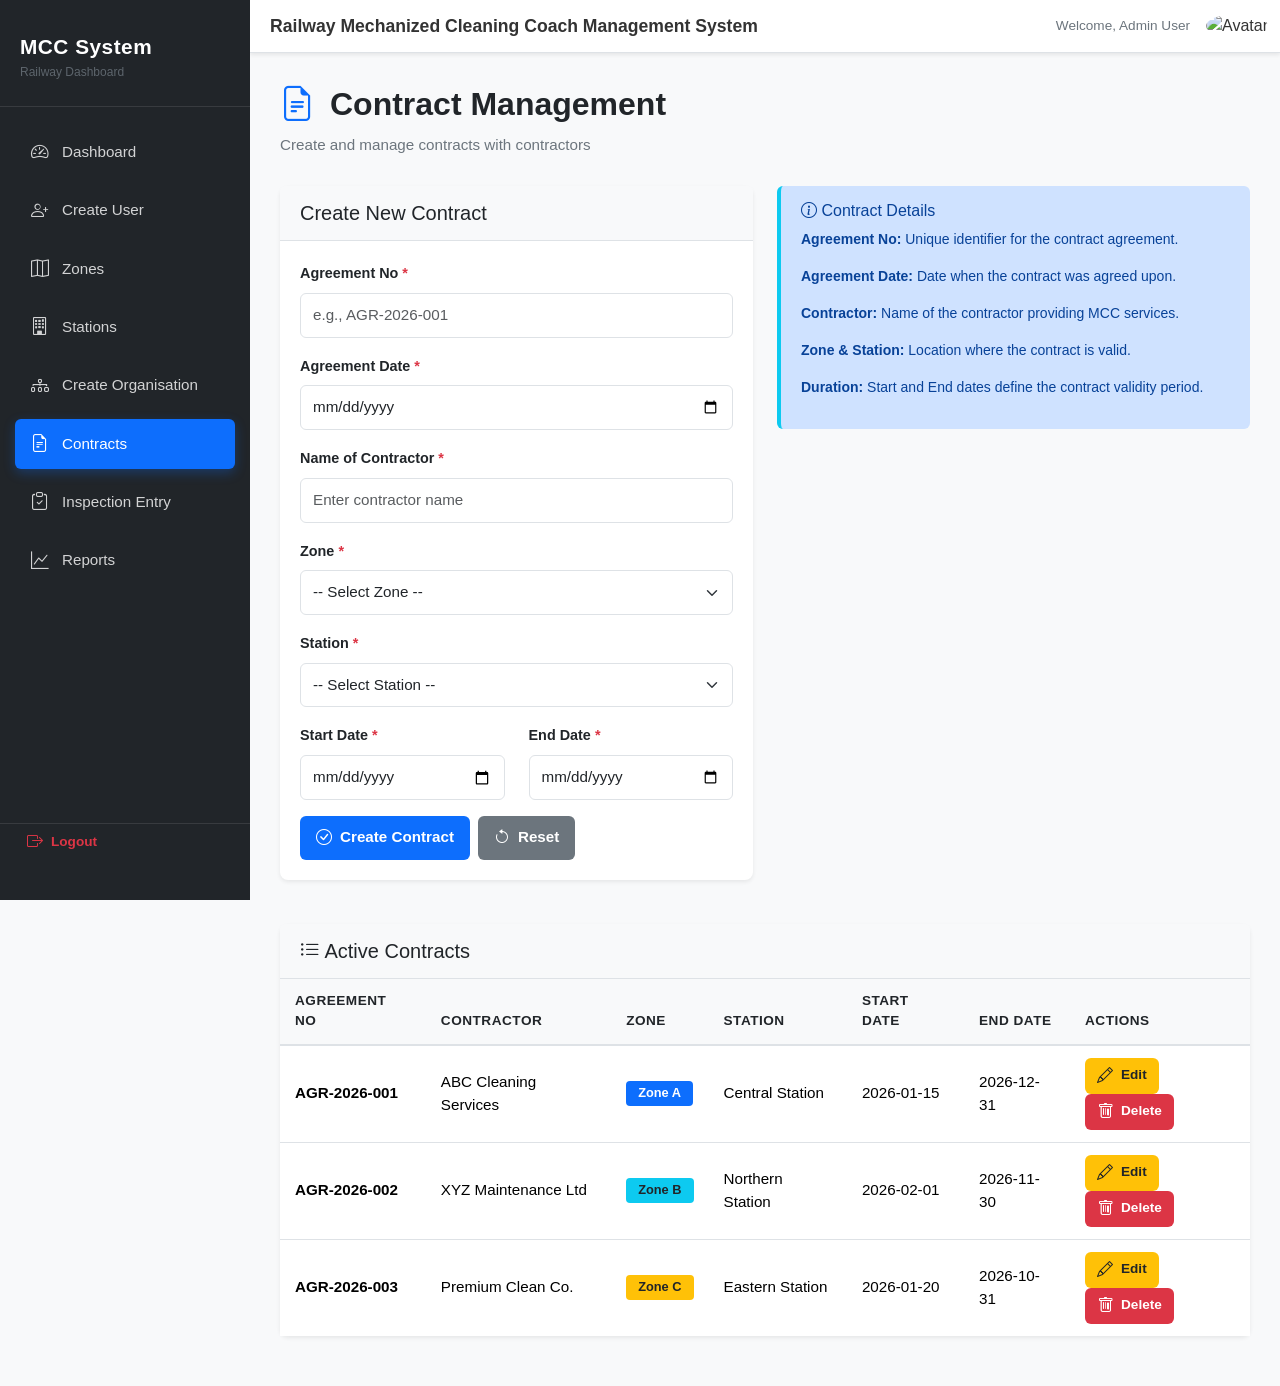
==== contracts.html @ aa767fd2 "first commit" ====
<!DOCTYPE html>
<html lang="en">
<head>
    <meta charset="UTF-8">
    <meta name="viewport" content="width=device-width, initial-scale=1.0">
    <title>Contracts - MCC Railway Dashboard</title>
    <link href="https://cdn.jsdelivr.net/npm/bootstrap@5.3.0/dist/css/bootstrap.min.css" rel="stylesheet">
    <link href="https://cdn.jsdelivr.net/npm/bootstrap-icons@1.11.0/font/bootstrap-icons.css" rel="stylesheet">
    <link href="assets/css/style.css" rel="stylesheet">
</head>
<body>
    <div class="d-flex">
        <!-- Sidebar -->
        <nav class="sidebar bg-dark">
            <div class="sidebar-header">
                <h4 class="text-white mb-0">MCC System</h4>
                <small class="text-muted">Railway Dashboard</small>
            </div>
            <ul class="nav flex-column">
                <li class="nav-item">
                    <a class="nav-link" href="index.html">
                        <i class="bi bi-speedometer2"></i> Dashboard
                    </a>
                </li>
                <li class="nav-item">
                    <a class="nav-link" href="create_user.html">
                        <i class="bi bi-person-plus"></i> Create User
                    </a>
                </li>
                <li class="nav-item">
                    <a class="nav-link" href="zones.html">
                        <i class="bi bi-map"></i> Zones
                    </a>
                </li>
                <li class="nav-item">
                    <a class="nav-link" href="stations.html">
                        <i class="bi bi-building"></i> Stations
                    </a>
                </li>
                <li class="nav-item">
                    <a class="nav-link" href="organisation.html">
                        <i class="bi bi-diagram-3"></i> Create Organisation
                    </a>
                </li>
                <li class="nav-item">
                    <a class="nav-link active" href="contracts.html">
                        <i class="bi bi-file-earmark-text"></i> Contracts
                    </a>
                </li>
                <li class="nav-item">
                    <a class="nav-link" href="inspection_form.html">
                        <i class="bi bi-clipboard-check"></i> Inspection Entry
                    </a>
                </li>
                <li class="nav-item">
                    <a class="nav-link" href="report.html">
                        <i class="bi bi-graph-up"></i> Reports
                    </a>
                </li>
            </ul>
            <div class="sidebar-footer">
                <a href="#" class="btn btn-sm btn-outline-danger w-100">
                    <i class="bi bi-box-arrow-right"></i> Logout
                </a>
            </div>
        </nav>

        <!-- Main Content -->
        <div class="main-content flex-grow-1">
            <!-- Top Navbar -->
            <nav class="navbar navbar-expand-lg navbar-light bg-white border-bottom">
                <div class="container-fluid">
                    <span class="navbar-brand fw-bold">
                        <i class="bi bi-train-freight"></i> Railway Mechanized Cleaning Coach Management System
                    </span>
                    <div class="ms-auto d-flex align-items-center gap-3">
                        <span class="text-muted small">Welcome, Admin User</span>
                        <img src="https://via.placeholder.com/40" alt="Avatar" class="rounded-circle">
                    </div>
                </div>
            </nav>

            <!-- Page Content -->
            <div class="content-area">
                <div class="page-header">
                    <h1><i class="bi bi-file-earmark-text"></i> Contract Management</h1>
                    <p class="text-muted">Create and manage contracts with contractors</p>
                </div>

                <div class="row mb-4">
                    <div class="col-lg-6">
                        <div class="card">
                            <div class="card-header bg-light">
                                <h5 class="mb-0">Create New Contract</h5>
                            </div>
                            <div class="card-body">
                                <form id="createContractForm" novalidate>
                                    <div class="mb-3">
                                        <label for="agreementNo" class="form-label">Agreement No <span class="text-danger">*</span></label>
                                        <input type="text" class="form-control" id="agreementNo" name="agreementNo" placeholder="e.g., AGR-2026-001" required>
                                    </div>

                                    <div class="mb-3">
                                        <label for="agreementDate" class="form-label">Agreement Date <span class="text-danger">*</span></label>
                                        <input type="date" class="form-control" id="agreementDate" name="agreementDate" required>
                                    </div>

                                    <div class="mb-3">
                                        <label for="contractorName" class="form-label">Name of Contractor <span class="text-danger">*</span></label>
                                        <input type="text" class="form-control" id="contractorName" name="contractorName" placeholder="Enter contractor name" required>
                                    </div>

                                    <div class="mb-3">
                                        <label for="contractZone" class="form-label">Zone <span class="text-danger">*</span></label>
                                        <select class="form-select" id="contractZone" name="contractZone" required onchange="updateStations()">
                                            <option value="">-- Select Zone --</option>
                                            <option value="zone_a">Zone A</option>
                                            <option value="zone_b">Zone B</option>
                                            <option value="zone_c">Zone C</option>
                                            <option value="zone_d">Zone D</option>
                                        </select>
                                    </div>

                                    <div class="mb-3">
                                        <label for="contractStation" class="form-label">Station <span class="text-danger">*</span></label>
                                        <select class="form-select" id="contractStation" name="contractStation" required>
                                            <option value="">-- Select Station --</option>
                                            <option value="station_1">Central Station</option>
                                            <option value="station_2">Northern Station</option>
                                            <option value="station_3">Eastern Station</option>
                                        </select>
                                    </div>

                                    <div class="row">
                                        <div class="col-md-6">
                                            <div class="mb-3">
                                                <label for="startDate" class="form-label">Start Date <span class="text-danger">*</span></label>
                                                <input type="date" class="form-control" id="startDate" name="startDate" required>
                                            </div>
                                        </div>
                                        <div class="col-md-6">
                                            <div class="mb-3">
                                                <label for="endDate" class="form-label">End Date <span class="text-danger">*</span></label>
                                                <input type="date" class="form-control" id="endDate" name="endDate" required>
                                            </div>
                                        </div>
                                    </div>

                                    <div class="d-grid gap-2 d-sm-flex">
                                        <button type="submit" class="btn btn-primary">
                                            <i class="bi bi-check-circle"></i> Create Contract
                                        </button>
                                        <button type="reset" class="btn btn-secondary">
                                            <i class="bi bi-arrow-counterclockwise"></i> Reset
                                        </button>
                                    </div>
                                </form>
                            </div>
                        </div>
                    </div>

                    <div class="col-lg-6">
                        <div class="alert alert-info">
                            <h6><i class="bi bi-info-circle"></i> Contract Details</h6>
                            <small>
                                <p><strong>Agreement No:</strong> Unique identifier for the contract agreement.</p>
                                <p><strong>Agreement Date:</strong> Date when the contract was agreed upon.</p>
                                <p><strong>Contractor:</strong> Name of the contractor providing MCC services.</p>
                                <p><strong>Zone & Station:</strong> Location where the contract is valid.</p>
                                <p><strong>Duration:</strong> Start and End dates define the contract validity period.</p>
                            </small>
                        </div>
                    </div>
                </div>

                <!-- Contracts List -->
                <div class="card">
                    <div class="card-header bg-light">
                        <h5 class="mb-0"><i class="bi bi-list-ul"></i> Active Contracts</h5>
                    </div>
                    <div class="table-responsive">
                        <table class="table table-hover mb-0">
                            <thead class="table-light">
                                <tr>
                                    <th>Agreement No</th>
                                    <th>Contractor</th>
                                    <th>Zone</th>
                                    <th>Station</th>
                                    <th>Start Date</th>
                                    <th>End Date</th>
                                    <th width="180">Actions</th>
                                </tr>
                            </thead>
                            <tbody>
                                <tr>
                                    <td><strong>AGR-2026-001</strong></td>
                                    <td>ABC Cleaning Services</td>
                                    <td><span class="badge bg-primary">Zone A</span></td>
                                    <td>Central Station</td>
                                    <td>2026-01-15</td>
                                    <td>2026-12-31</td>
                                    <td>
                                        <button class="btn btn-sm btn-warning">
                                            <i class="bi bi-pencil"></i> Edit
                                        </button>
                                        <button class="btn btn-sm btn-danger" onclick="confirmDelete('AGR-2026-001')">
                                            <i class="bi bi-trash"></i> Delete
                                        </button>
                                    </td>
                                </tr>
                                <tr>
                                    <td><strong>AGR-2026-002</strong></td>
                                    <td>XYZ Maintenance Ltd</td>
                                    <td><span class="badge bg-info">Zone B</span></td>
                                    <td>Northern Station</td>
                                    <td>2026-02-01</td>
                                    <td>2026-11-30</td>
                                    <td>
                                        <button class="btn btn-sm btn-warning">
                                            <i class="bi bi-pencil"></i> Edit
                                        </button>
                                        <button class="btn btn-sm btn-danger" onclick="confirmDelete('AGR-2026-002')">
                                            <i class="bi bi-trash"></i> Delete
                                        </button>
                                    </td>
                                </tr>
                                <tr>
                                    <td><strong>AGR-2026-003</strong></td>
                                    <td>Premium Clean Co.</td>
                                    <td><span class="badge bg-warning">Zone C</span></td>
                                    <td>Eastern Station</td>
                                    <td>2026-01-20</td>
                                    <td>2026-10-31</td>
                                    <td>
                                        <button class="btn btn-sm btn-warning">
                                            <i class="bi bi-pencil"></i> Edit
                                        </button>
                                        <button class="btn btn-sm btn-danger" onclick="confirmDelete('AGR-2026-003')">
                                            <i class="bi bi-trash"></i> Delete
                                        </button>
                                    </td>
                                </tr>
                            </tbody>
                        </table>
                    </div>
                </div>
            </div>
        </div>
    </div>

    <script src="https://cdn.jsdelivr.net/npm/bootstrap@5.3.0/dist/js/bootstrap.bundle.min.js"></script>
    <script src="assets/js/script.js"></script>
    <script>
        function updateStations() {
            // This would be replaced with backend call to get stations by zone
            console.log('Updating stations based on selected zone');
        }

        document.getElementById('createContractForm').addEventListener('submit', function(e) {
            e.preventDefault();
            alert('Contract created successfully! Backend integration needed.');
            this.reset();
        });

        function confirmDelete(contractNo) {
            if (confirm(`Are you sure you want to delete contract ${contractNo}?`)) {
                alert(`Contract ${contractNo} deleted successfully! Backend integration needed.`);
            }
        }
    </script>
</body>
</html>
---- assets/css/style.css ----
/* ==========================================
   MCC Railway Dashboard - Custom Styles
   ========================================== */

:root {
    --primary-color: #0d6efd;
    --sidebar-width: 250px;
    --sidebar-bg: #212529;
    --body-bg: #f8f9fa;
    --card-shadow: 0 0.125rem 0.25rem rgba(0, 0, 0, 0.075);
}

/* ==========================================
   Global Styles
   ========================================== */

* {
    margin: 0;
    padding: 0;
    box-sizing: border-box;
}

body {
    background-color: var(--body-bg);
    font-family: -apple-system, BlinkMacSystemFont, "Segoe UI", Roboto, "Helvetica Neue", Arial, sans-serif;
    color: #333;
}

/* ==========================================
   Sidebar Navigation
   ========================================== */

.sidebar {
    position: fixed;
    left: 0;
    top: 0;
    width: var(--sidebar-width);
    height: 100vh;
    overflow-y: auto;
    padding: 20px 0;
    display: flex;
    flex-direction: column;
    z-index: 1000;
}

.sidebar-header {
    padding: 15px 20px 25px;
    border-bottom: 1px solid rgba(255, 255, 255, 0.1);
    margin-bottom: 20px;
}

.sidebar-header h4 {
    font-size: 1.3rem;
    font-weight: 700;
    letter-spacing: 0.5px;
}

.sidebar-header small {
    display: block;
    font-size: 0.75rem;
    margin-top: 3px;
    opacity: 0.8;
}

.sidebar .nav {
    flex: 1;
    padding: 0 15px;
}

.sidebar .nav-item {
    margin-bottom: 8px;
}

.sidebar .nav-link {
    color: rgba(255, 255, 255, 0.8);
    padding: 12px 15px;
    border-radius: 6px;
    transition: all 0.3s ease;
    font-size: 0.95rem;
    font-weight: 500;
    display: flex;
    align-items: center;
    gap: 12px;
}

.sidebar .nav-link:hover {
    background-color: rgba(255, 255, 255, 0.1);
    color: #fff;
    transform: translateX(5px);
}

.sidebar .nav-link.active {
    background-color: var(--primary-color);
    color: #fff;
    box-shadow: 0 4px 12px rgba(13, 110, 253, 0.3);
}

.sidebar .nav-link i {
    font-size: 1.1rem;
    width: 20px;
    text-align: center;
}

.sidebar-footer {
    padding: 0 15px 20px;
    border-top: 1px solid rgba(255, 255, 255, 0.1);
    margin-top: 20px;
}

/* ==========================================
   Main Content Area
   ========================================== */

.main-content {
    margin-left: var(--sidebar-width);
    display: flex;
    flex-direction: column;
    min-height: 100vh;
}

/* Top Navbar */
.navbar {
    box-shadow: 0 2px 4px rgba(0, 0, 0, 0.08);
    border-bottom-color: #dee2e6;
}

.navbar-brand {
    font-size: 1.1rem;
    font-weight: 600;
    color: #333;
}

.navbar-brand i {
    margin-right: 8px;
    color: var(--primary-color);
}

/* Content Area */
.content-area {
    flex: 1;
    padding: 30px;
    background-color: var(--body-bg);
}

.page-header {
    margin-bottom: 30px;
}

.page-header h1 {
    font-size: 2rem;
    font-weight: 700;
    color: #212529;
    margin-bottom: 8px;
    display: flex;
    align-items: center;
    gap: 15px;
}

.page-header h1 i {
    color: var(--primary-color);
    font-size: 2.2rem;
}

.page-header p {
    font-size: 0.95rem;
    margin-bottom: 0;
}

/* ==========================================
   Cards & Components
   ========================================== */

.card {
    border: none;
    box-shadow: var(--card-shadow);
    border-radius: 8px;
    margin-bottom: 20px;
    transition: all 0.3s ease;
}

.card:hover {
    box-shadow: 0 0.5rem 1rem rgba(0, 0, 0, 0.15);
}

.card-header {
    border-bottom: 1px solid #dee2e6;
    border-radius: 8px 8px 0 0;
    padding: 15px 20px;
}

.card-body {
    padding: 20px;
}

.card-footer {
    border-top: 1px solid #dee2e6;
    padding: 15px 20px;
    border-radius: 0 0 8px 8px;
}

/* Stat Cards */
.stat-card {
    border-left: 4px solid var(--primary-color);
    transition: all 0.3s ease;
}

.stat-card:hover {
    transform: translateY(-5px);
    box-shadow: 0 0.5rem 1rem rgba(0, 0, 0, 0.15);
}

.stat-card .stat-icon {
    font-size: 2.5rem;
    opacity: 0.2;
}

.stat-card h3 {
    font-weight: 700;
    color: #212529;
    margin: 10px 0 0 0;
}

/* ==========================================
   Forms
   ========================================== */

.form-label {
    font-weight: 600;
    font-size: 0.9rem;
    color: #212529;
    margin-bottom: 8px;
}

.form-control,
.form-select {
    border: 1px solid #dee2e6;
    border-radius: 6px;
    padding: 10px 12px;
    font-size: 0.95rem;
    transition: all 0.3s ease;
}

.form-control:focus,
.form-select:focus {
    border-color: var(--primary-color);
    box-shadow: 0 0 0 0.2rem rgba(13, 110, 253, 0.15);
}

.form-text {
    display: block;
    font-size: 0.85rem;
    margin-top: 5px;
    color: #6c757d;
}

.section-header {
    padding: 15px 0;
    border-bottom: 2px solid #dee2e6;
    margin-bottom: 20px;
}

.section-header h5 {
    font-weight: 700;
    color: #212529;
    margin-bottom: 0;
    font-size: 1.1rem;
}

.section-header i {
    color: var(--primary-color);
    margin-right: 10px;
}

/* ==========================================
   Tables
   ========================================== */

.table {
    margin-bottom: 0;
    font-size: 0.95rem;
}

.table thead th {
    border-bottom: 2px solid #dee2e6;
    font-weight: 600;
    color: #212529;
    padding: 12px 15px;
    background-color: #f8f9fa;
    text-transform: uppercase;
    font-size: 0.85rem;
    letter-spacing: 0.5px;
}

.table tbody td {
    padding: 12px 15px;
    vertical-align: middle;
    border-bottom: 1px solid #dee2e6;
}

.table tbody tr:hover {
    background-color: #f8f9fa;
}

.table tbody tr:last-child td {
    border-bottom: none;
}

/* ==========================================
   Badges
   ========================================== */

.badge {
    padding: 6px 12px;
    font-weight: 600;
    font-size: 0.8rem;
    border-radius: 4px;
    display: inline-block;
}

.badge.bg-primary {
    background-color: var(--primary-color) !important;
}

.badge.bg-success {
    background-color: #198754 !important;
}

.badge.bg-warning {
    background-color: #ffc107 !important;
    color: #212529;
}

.badge.bg-danger {
    background-color: #dc3545 !important;
}

.badge.bg-info {
    background-color: #0dcaf0 !important;
    color: #212529;
}

/* ==========================================
   Buttons
   ========================================== */

.btn {
    border-radius: 6px;
    font-weight: 600;
    padding: 10px 16px;
    font-size: 0.95rem;
    transition: all 0.3s ease;
    border: none;
    display: inline-flex;
    align-items: center;
    gap: 8px;
}

.btn-primary {
    background-color: var(--primary-color);
    border-color: var(--primary-color);
}

.btn-primary:hover {
    background-color: #0b5ed7;
    border-color: #0b5ed7;
    transform: translateY(-2px);
    box-shadow: 0 4px 12px rgba(13, 110, 253, 0.4);
}

.btn-secondary {
    background-color: #6c757d;
    border-color: #6c757d;
}

.btn-secondary:hover {
    background-color: #5c636a;
    border-color: #5c636a;
}

.btn-success {
    background-color: #198754;
    border-color: #198754;
}

.btn-success:hover {
    background-color: #157347;
    border-color: #157347;
}

.btn-warning {
    background-color: #ffc107;
    border-color: #ffc107;
    color: #212529;
}

.btn-warning:hover {
    background-color: #ffb800;
    border-color: #ffb800;
}

.btn-danger {
    background-color: #dc3545;
    border-color: #dc3545;
}

.btn-danger:hover {
    background-color: #bb2d3b;
    border-color: #bb2d3b;
}

.btn-outline-primary {
    color: var(--primary-color);
    border-color: var(--primary-color);
}

.btn-outline-primary:hover {
    background-color: var(--primary-color);
    border-color: var(--primary-color);
    color: #fff;
}

.btn-outline-danger {
    color: #dc3545;
    border-color: #dc3545;
}

.btn-outline-danger:hover {
    background-color: #dc3545;
    border-color: #dc3545;
    color: #fff;
}

.btn-sm {
    padding: 6px 12px;
    font-size: 0.85rem;
}

.btn-lg {
    padding: 12px 24px;
    font-size: 1.05rem;
}

.btn i {
    font-size: 1rem;
}

/* ==========================================
   Modals
   ========================================== */

.modal-header {
    border-bottom: 1px solid #dee2e6;
    padding: 20px;
}

.modal-title {
    font-weight: 700;
    font-size: 1.2rem;
    color: #212529;
}

.modal-body {
    padding: 20px;
}

.modal-footer {
    border-top: 1px solid #dee2e6;
    padding: 15px 20px;
}

/* ==========================================
   Alerts
   ========================================== */

.alert {
    border: none;
    border-radius: 6px;
    padding: 15px 20px;
}

.alert-info {
    background-color: #cfe2ff;
    border-left: 4px solid #0dcaf0;
    color: #084298;
}

.alert-success {
    background-color: #d1e7dd;
    border-left: 4px solid #198754;
    color: #0f5132;
}

.alert-warning {
    background-color: #fff3cd;
    border-left: 4px solid #ffc107;
    color: #664d03;
}

.alert-danger {
    background-color: #f8d7da;
    border-left: 4px solid #dc3545;
    color: #842029;
}

/* ==========================================
   Pagination
   ========================================== */

.pagination {
    gap: 5px;
}

.page-link {
    border: 1px solid #dee2e6;
    border-radius: 4px;
    color: var(--primary-color);
    padding: 6px 10px;
    font-weight: 600;
}

.page-link:hover {
    background-color: var(--primary-color);
    border-color: var(--primary-color);
    color: #fff;
}

.page-item.active .page-link {
    background-color: var(--primary-color);
    border-color: var(--primary-color);
}

/* ==========================================
   Utilities
   ========================================== */

.mb-0 { margin-bottom: 0 !important; }
.mb-1 { margin-bottom: 0.25rem !important; }
.mb-2 { margin-bottom: 0.5rem !important; }
.mb-3 { margin-bottom: 1rem !important; }
.mb-4 { margin-bottom: 1.5rem !important; }
.mb-5 { margin-bottom: 3rem !important; }

.mt-3 { margin-top: 1rem !important; }
.mt-4 { margin-top: 1.5rem !important; }

.text-muted {
    color: #6c757d !important;
}

.text-danger {
    color: #dc3545 !important;
}

.text-success {
    color: #198754 !important;
}

.text-primary {
    color: var(--primary-color) !important;
}

.small {
    font-size: 0.85rem;
}

.gap-2 {
    gap: 0.5rem !important;
}

.gap-3 {
    gap: 1rem !important;
}

.g-2 {
    gap: 0.5rem !important;
}

.g-3 {
    gap: 1rem !important;
}

/* ==========================================
   Responsive Design
   ========================================== */

@media (max-width: 768px) {
    .sidebar {
        width: 60px;
        padding: 10px 0;
    }

    .sidebar-header {
        display: none;
    }

    .sidebar .nav-link {
        padding: 12px 8px;
        justify-content: center;
    }

    .sidebar .nav-link span {
        display: none;
    }

    .main-content {
        margin-left: 60px;
    }

    .content-area {
        padding: 20px;
    }

    .page-header h1 {
        font-size: 1.5rem;
    }

    .navbar-brand {
        font-size: 0.9rem;
    }

    .table {
        font-size: 0.85rem;
    }

    .table thead th,
    .table tbody td {
        padding: 8px 10px;
    }

    .card-body {
        padding: 15px;
    }

    .btn {
        padding: 8px 12px;
        font-size: 0.85rem;
    }

    .btn-sm {
        padding: 4px 8px;
        font-size: 0.75rem;
    }

    .btn-lg {
        padding: 10px 16px;
        font-size: 0.95rem;
    }
}

@media (max-width: 576px) {
    .row {
        margin-right: -8px !important;
        margin-left: -8px !important;
    }

    .col-md-3,
    .col-md-4,
    .col-md-6 {
        padding-right: 8px !important;
        padding-left: 8px !important;
    }

    .page-header h1 {
        font-size: 1.3rem;
        gap: 8px;
    }

    .page-header h1 i {
        font-size: 1.6rem;
    }

    .content-area {
        padding: 15px;
    }

    .card {
        margin-bottom: 15px;
    }

    .btn-group {
        flex-direction: column;
        width: 100%;
    }

    .btn-group .btn {
        width: 100%;
    }

    .table-responsive {
        font-size: 0.8rem;
    }

    .badge {
        padding: 4px 8px;
        font-size: 0.7rem;
    }

    .d-grid {
        gap: 0.5rem !important;
    }
}

/* ==========================================
   Print Styles
   ========================================== */

@media print {
    .sidebar,
    .navbar,
    .btn-group,
    .btn,
    .sidebar-footer {
        display: none !important;
    }

    .main-content {
        margin-left: 0;
    }

    .content-area {
        background-color: #fff;
    }

    .card {
        box-shadow: none;
        border: 1px solid #dee2e6;
    }

    .table {
        border-collapse: collapse;
    }

    body {
        background-color: #fff;
    }
}

/* ==========================================
   Loading & Transitions
   ========================================== */

.fade-in {
    animation: fadeIn 0.3s ease-in;
}

@keyframes fadeIn {
    from {
        opacity: 0;
        transform: translateY(10px);
    }
    to {
        opacity: 1;
        transform: translateY(0);
    }
}

/* ==========================================
   Scrollbar Styling (WebKit browsers)
   ========================================== */

.sidebar::-webkit-scrollbar {
    width: 6px;
}

.sidebar::-webkit-scrollbar-track {
    background: transparent;
}

.sidebar::-webkit-scrollbar-thumb {
    background: rgba(255, 255, 255, 0.2);
    border-radius: 3px;
}

.sidebar::-webkit-scrollbar-thumb:hover {
    background: rgba(255, 255, 255, 0.3);
}
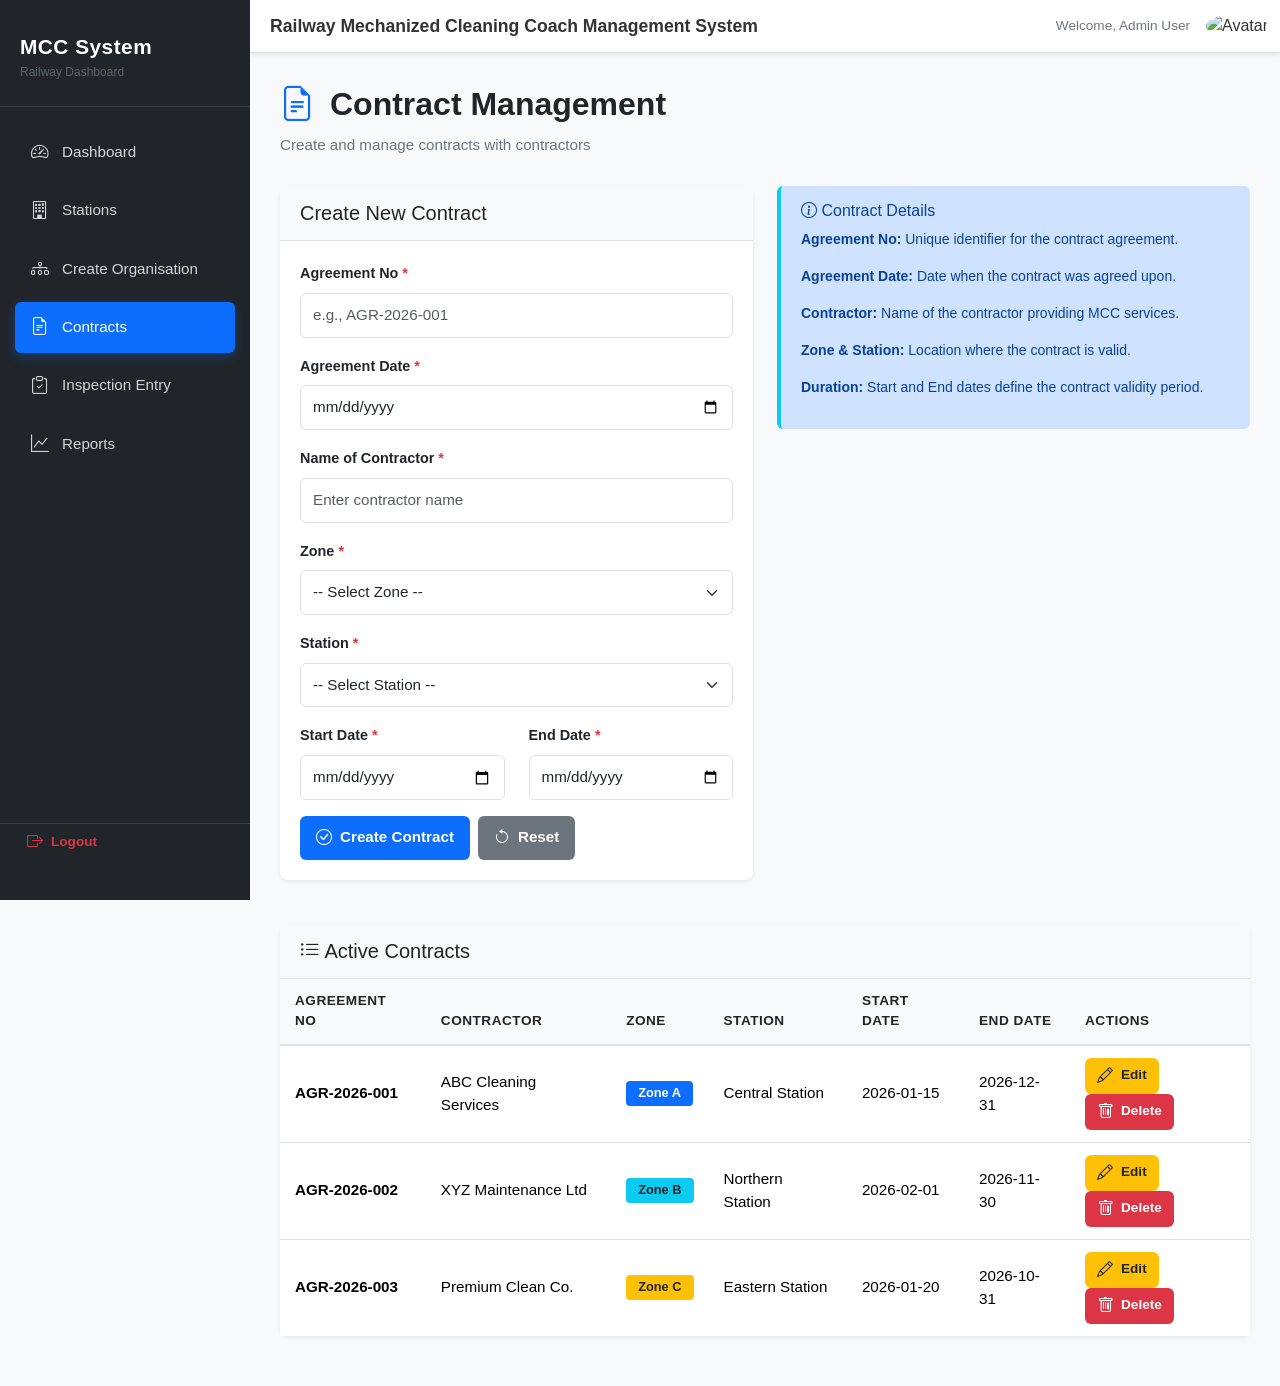
==== commit 317ac083: "first commit" ====
--- a/contracts.html
+++ b/contracts.html
@@ -23,16 +23,6 @@
                     </a>
                 </li>
                 <li class="nav-item">
-                    <a class="nav-link" href="create_user.html">
-                        <i class="bi bi-person-plus"></i> Create User
-                    </a>
-                </li>
-                <li class="nav-item">
-                    <a class="nav-link" href="zones.html">
-                        <i class="bi bi-map"></i> Zones
-                    </a>
-                </li>
-                <li class="nav-item">
                     <a class="nav-link" href="stations.html">
                         <i class="bi bi-building"></i> Stations
                     </a>
